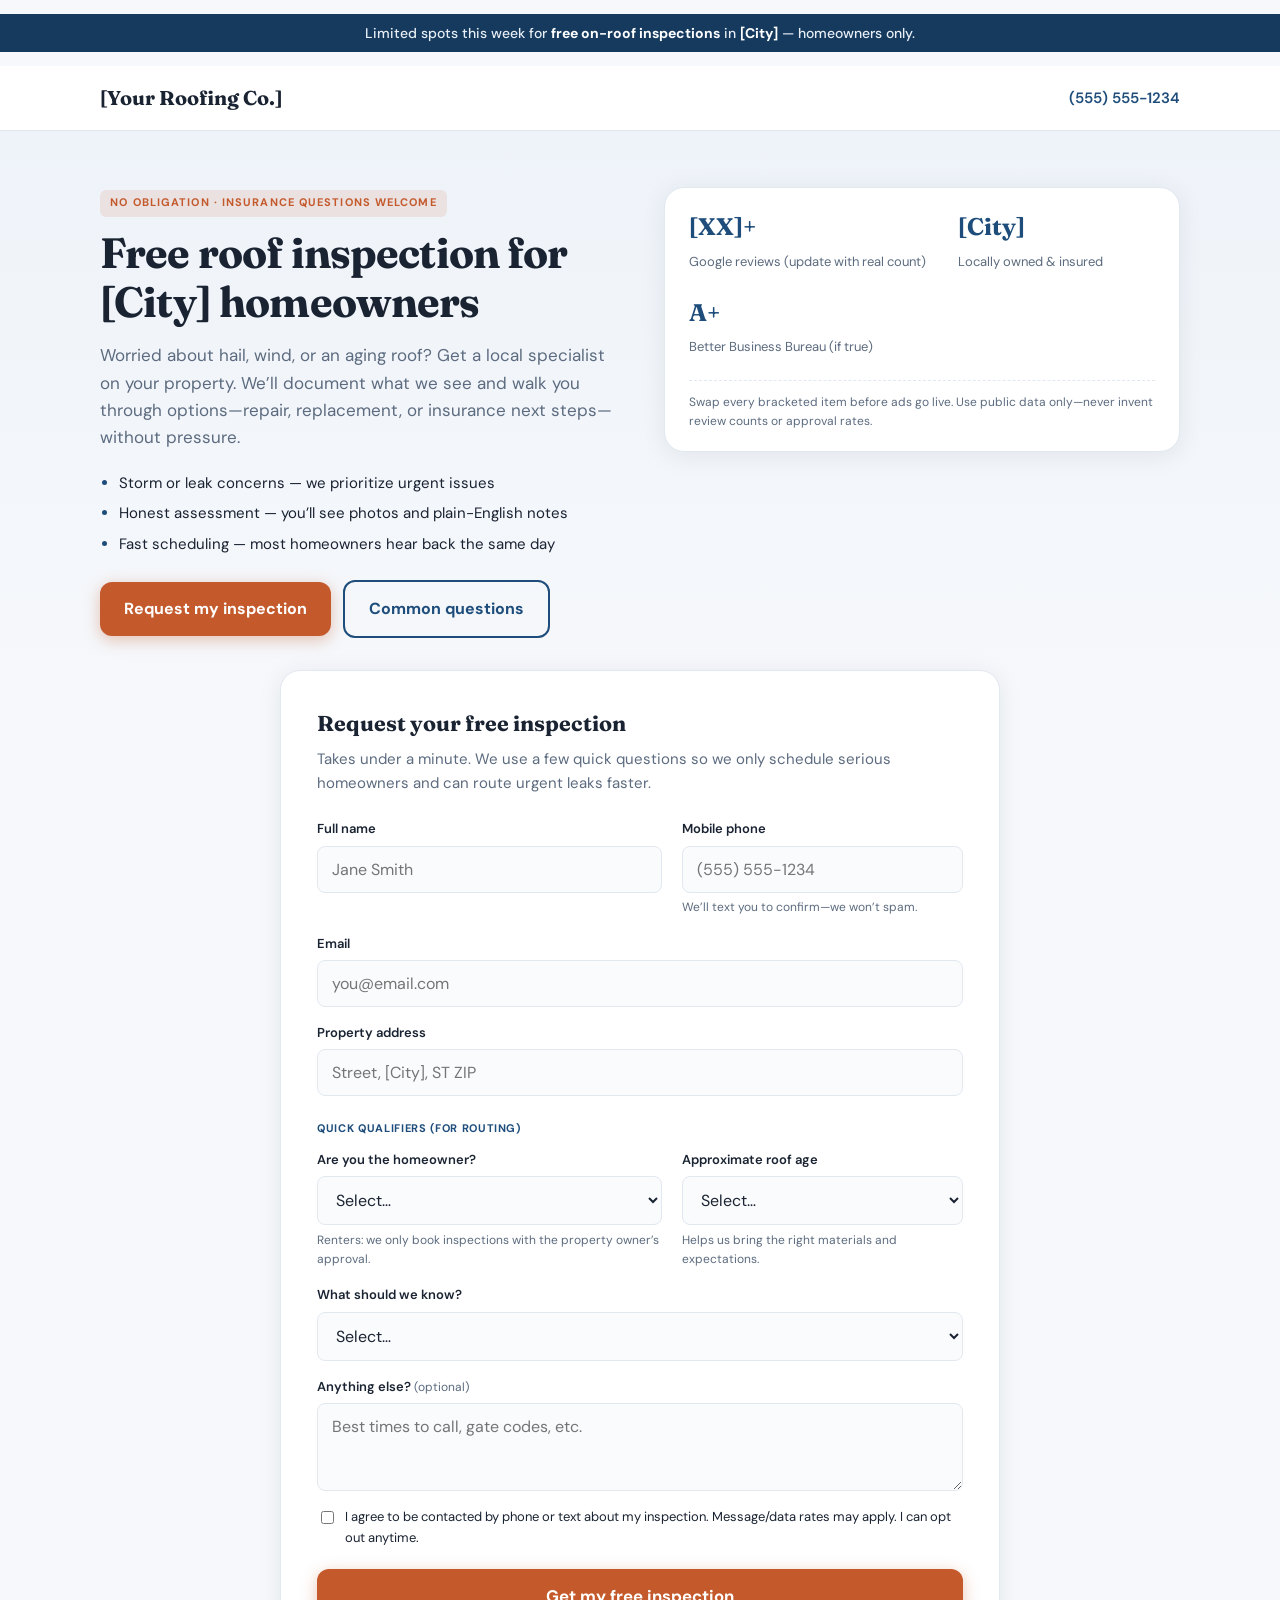
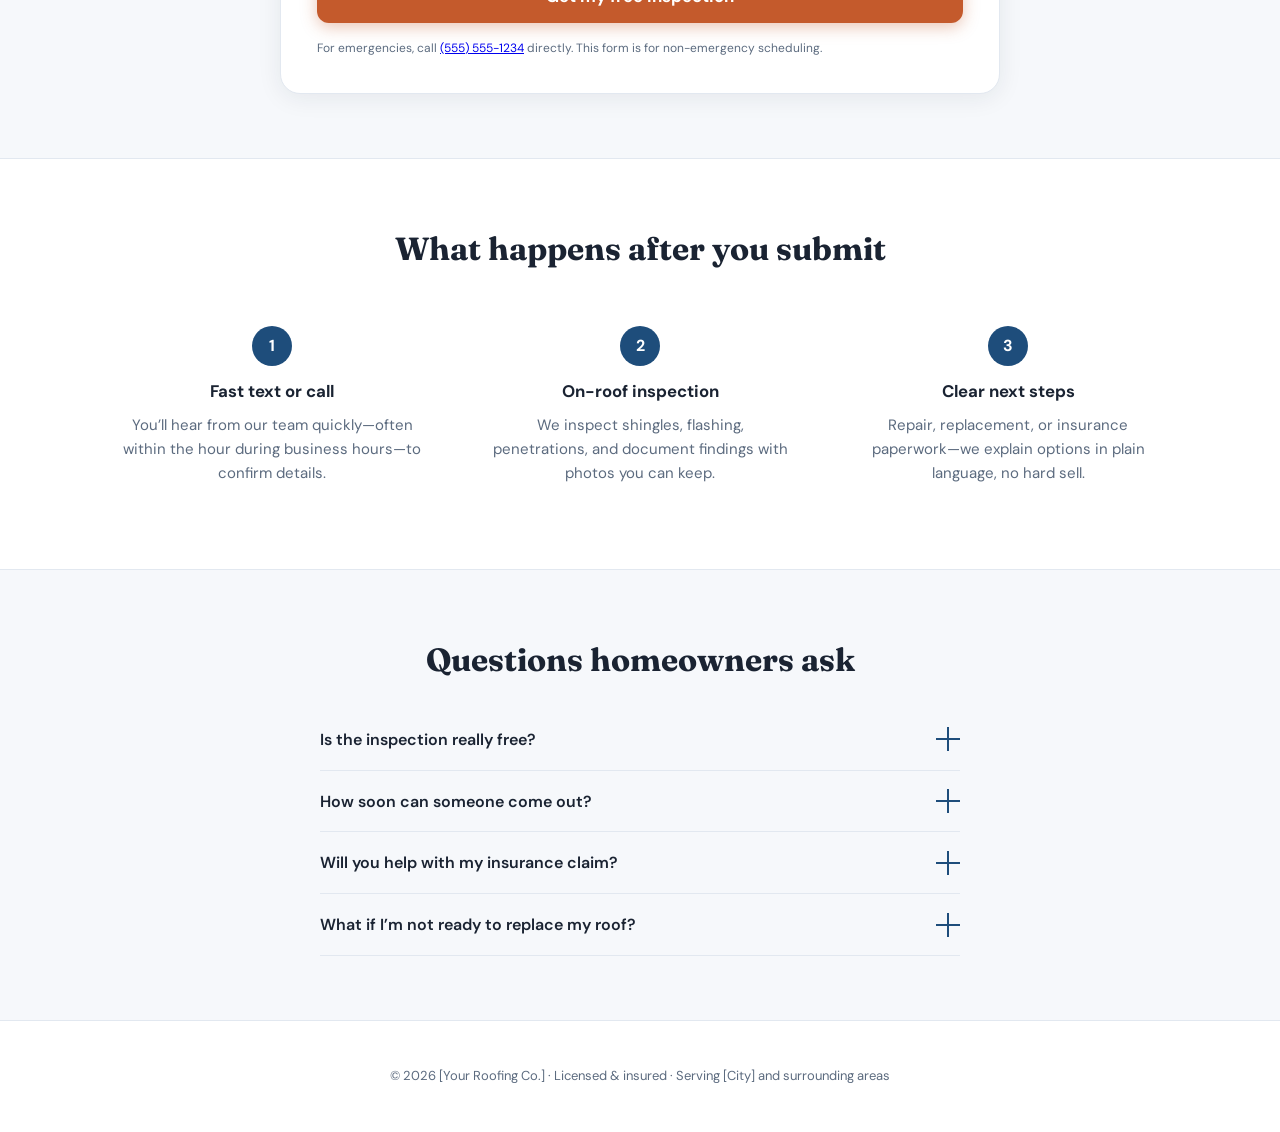
==== campaign/index.html @ 9f9e0cf0 "Initial commit: 369 Leads static site Made-with: Cursor" ====
<!DOCTYPE html>
<!--
  HOMEOWNER META AD LANDING — 369 Leads / client white-label
  Before going live:
  1. Replace [City] and contractor name/phone everywhere.
  2. Replace proof-strip numbers with client’s real Google reviews or vetted public stats (never fabricate).
  3. Set form webhook: add data-webhook="https://..." on #roof-lead-form for GHL/Zapier/Make,
     or point action to your GHL form URL. Instant SMS within 60s is critical (GHL workflow / Zapier).
-->
<html lang="en">
<head>
  <meta charset="UTF-8" />
  <meta name="viewport" content="width=device-width, initial-scale=1.0" />
  <meta name="description" content="Free roof inspection in [City]. Local team. Storm damage, leaks, and aging roofs. Book your no-obligation inspection." />
  <title>Free Roof Inspection — [City] | Local Roofing Team</title>
  <link rel="preconnect" href="https://fonts.googleapis.com" />
  <link rel="preconnect" href="https://fonts.gstatic.com" crossorigin />
  <link href="https://fonts.googleapis.com/css2?family=DM+Sans:ital,opsz,wght@0,9..40,400;0,9..40,500;0,9..40,600;0,9..40,700&family=Fraunces:opsz,wght@9..144,600;9..144,700&display=swap" rel="stylesheet" />
  <link rel="stylesheet" href="campaign.css" />
</head>
<body>
  <div class="campaign-wrap">
    <p class="campaign-top">Limited spots this week for <strong>free on-roof inspections</strong> in <strong>[City]</strong> — homeowners only.</p>

    <header class="campaign-header">
      <div class="container campaign-header-inner">
        <!-- White-label: use client business name -->
        <a class="campaign-logo" href="#">[Your Roofing Co.]</a>
        <a class="campaign-phone" href="tel:+15555551234">(555) 555-1234</a>
      </div>
    </header>

    <section class="campaign-hero">
      <div class="container campaign-hero-grid">
        <div>
          <p class="campaign-eyebrow">No obligation · Insurance questions welcome</p>
          <h1>Free roof inspection for [City] homeowners</h1>
          <p class="campaign-lead">
            Worried about hail, wind, or an aging roof? Get a local specialist on your property. We’ll document what we see and walk you through options—repair, replacement, or insurance next steps—without pressure.
          </p>
          <ul>
            <li>Storm or leak concerns — we prioritize urgent issues</li>
            <li>Honest assessment — you’ll see photos and plain-English notes</li>
            <li>Fast scheduling — most homeowners hear back the same day</li>
          </ul>
          <div class="campaign-cta-inline">
            <a class="btn-campaign btn-campaign-primary" href="#request">Request my inspection</a>
            <a class="btn-campaign btn-campaign-secondary" href="#faq">Common questions</a>
          </div>
        </div>
        <div>
          <div class="proof-strip" aria-label="Trust highlights">
            <!-- Replace with REAL client stats only -->
            <div class="proof-item">
              <strong>[XX]+</strong>
              <span>Google reviews (update with real count)</span>
            </div>
            <div class="proof-item">
              <strong>[City]</strong>
              <span>Locally owned &amp; insured</span>
            </div>
            <div class="proof-item">
              <strong>A+</strong>
              <span>Better Business Bureau (if true)</span>
            </div>
            <p class="proof-note">Swap every bracketed item before ads go live. Use public data only—never invent review counts or approval rates.</p>
          </div>
        </div>
      </div>
    </section>

    <section class="form-section" id="request">
      <div class="container-narrow">
        <div class="form-card">
          <h2>Request your free inspection</h2>
          <p class="form-intro">Takes under a minute. We use a few quick questions so we only schedule serious homeowners and can route urgent leaks faster.</p>

          <form
            id="roof-lead-form"
            class="roof-lead-form"
            data-webhook=""
            action="thank-you.html"
            method="get"
            novalidate
          >
            <div class="form-grid two">
              <div class="form-field">
                <label for="full_name">Full name</label>
                <input id="full_name" name="full_name" type="text" autocomplete="name" required placeholder="Jane Smith" />
              </div>
              <div class="form-field">
                <label for="phone">Mobile phone</label>
                <input id="phone" name="phone" type="tel" autocomplete="tel" required placeholder="(555) 555-1234" />
                <span class="hint">We’ll text you to confirm—we won’t spam.</span>
              </div>
              <div class="form-field full">
                <label for="email">Email</label>
                <input id="email" name="email" type="email" autocomplete="email" required placeholder="you@email.com" />
              </div>
              <div class="form-field full">
                <label for="address">Property address</label>
                <input id="address" name="address" type="text" autocomplete="street-address" required placeholder="Street, [City], ST ZIP" />
              </div>

              <p class="qualifier-label">Quick qualifiers (for routing)</p>
              <div class="form-field">
                <label for="homeowner">Are you the homeowner?</label>
                <select id="homeowner" name="homeowner" required>
                  <option value="">Select…</option>
                  <option value="yes">Yes, I own this home</option>
                  <option value="authorized">I’m authorized to schedule for the owner</option>
                  <option value="no">No / renting</option>
                </select>
                <span class="hint">Renters: we only book inspections with the property owner’s approval.</span>
              </div>
              <div class="form-field">
                <label for="roof_age">Approximate roof age</label>
                <select id="roof_age" name="roof_age" required>
                  <option value="">Select…</option>
                  <option value="under_5">Under 5 years</option>
                  <option value="5_15">5–15 years</option>
                  <option value="15_25">15–25 years</option>
                  <option value="25_plus">25+ years / not sure</option>
                </select>
                <span class="hint">Helps us bring the right materials and expectations.</span>
              </div>
              <div class="form-field full">
                <label for="concern">What should we know?</label>
                <select id="concern" name="concern" required>
                  <option value="">Select…</option>
                  <option value="storm">Storm or hail damage</option>
                  <option value="leak">Active leak or water stain</option>
                  <option value="age">Old roof / planning ahead</option>
                  <option value="insurance">Insurance question</option>
                  <option value="other">Something else</option>
                </select>
              </div>
              <div class="form-field full">
                <label for="notes">Anything else? <span class="hint">(optional)</span></label>
                <textarea id="notes" name="notes" placeholder="Best times to call, gate codes, etc."></textarea>
              </div>
              <div class="form-field full">
                <label style="display:flex; gap:0.5rem; align-items:flex-start; font-weight:400; cursor:pointer;">
                  <input type="checkbox" name="consent" value="yes" required style="width:auto; margin-top:0.25rem;" />
                  <span>I agree to be contacted by phone or text about my inspection. Message/data rates may apply. I can opt out anytime.</span>
                </label>
              </div>
            </div>

            <div class="form-submit">
              <button type="submit" class="btn-campaign btn-campaign-primary">Get my free inspection</button>
            </div>
            <p class="form-legal">For emergencies, call <a href="tel:+15555551234">(555) 555-1234</a> directly. This form is for non-emergency scheduling.</p>
            <div id="form-error" class="form-error" role="alert"></div>
          </form>
        </div>
      </div>
    </section>

    <section class="steps-section">
      <div class="container">
        <h2>What happens after you submit</h2>
        <div class="steps-row">
          <div class="step-card">
            <div class="step-num">1</div>
            <h3>Fast text or call</h3>
            <p>You’ll hear from our team quickly—often within the hour during business hours—to confirm details.</p>
          </div>
          <div class="step-card">
            <div class="step-num">2</div>
            <h3>On-roof inspection</h3>
            <p>We inspect shingles, flashing, penetrations, and document findings with photos you can keep.</p>
          </div>
          <div class="step-card">
            <div class="step-num">3</div>
            <h3>Clear next steps</h3>
            <p>Repair, replacement, or insurance paperwork—we explain options in plain language, no hard sell.</p>
          </div>
        </div>
      </div>
    </section>

    <section class="faq-section" id="faq">
      <div class="container-narrow">
        <h2>Questions homeowners ask</h2>
        <div class="faq-list">
          <div class="faq-item">
            <button type="button" class="faq-trigger" aria-expanded="false">
              Is the inspection really free?
              <span class="faq-icon" aria-hidden="true"></span>
            </button>
            <div class="faq-panel">
              <div class="faq-panel-inner">
                <p>Yes—there’s no charge for the standard roof inspection we advertise here. If you move forward with work, pricing is quoted in writing before anything is signed.</p>
              </div>
            </div>
          </div>
          <div class="faq-item">
            <button type="button" class="faq-trigger" aria-expanded="false">
              How soon can someone come out?
              <span class="faq-icon" aria-hidden="true"></span>
            </button>
            <div class="faq-panel">
              <div class="faq-panel-inner">
                <p>Weather and season affect timing, but we prioritize active leaks and storm damage. Submit the form or call—we’ll give you real dates, not a vague “soon.”</p>
              </div>
            </div>
          </div>
          <div class="faq-item">
            <button type="button" class="faq-trigger" aria-expanded="false">
              Will you help with my insurance claim?
              <span class="faq-icon" aria-hidden="true"></span>
            </button>
            <div class="faq-panel">
              <div class="faq-panel-inner">
                <p>We can document damage and explain what many carriers look for. Coverage decisions are always between you and your insurer—we don’t guarantee claim outcomes.</p>
              </div>
            </div>
          </div>
          <div class="faq-item">
            <button type="button" class="faq-trigger" aria-expanded="false">
              What if I’m not ready to replace my roof?
              <span class="faq-icon" aria-hidden="true"></span>
            </button>
            <div class="faq-panel">
              <div class="faq-panel-inner">
                <p>That’s fine. Many inspections end with minor repairs or “watch this area”—you’ll get an honest read so you can plan on your timeline.</p>
              </div>
            </div>
          </div>
        </div>
      </div>
    </section>

    <footer class="campaign-footer">
      <div class="container">
        <p>&copy; <span id="campaign-year"></span> [Your Roofing Co.] · Licensed &amp; insured · Serving [City] and surrounding areas</p>
      </div>
    </footer>
  </div>

  <script src="campaign.js"></script>
</body>
</html>
---- campaign/campaign.css ----
/* Homeowner Meta ad landing — light, high-trust */

:root {
  --bg: #f6f8fb;
  --surface: #ffffff;
  --text: #1a2332;
  --muted: #5c6b7f;
  --border: #e2e8f0;
  --brand: #1e4d7b;
  --brand-dark: #153a5e;
  --accent: #c45a2c;
  --accent-hover: #a84b24;
  --success: #0d6e4d;
  --radius: 12px;
  --radius-lg: 20px;
  --shadow: 0 4px 24px rgba(26, 35, 50, 0.08);
  --font: "DM Sans", system-ui, sans-serif;
  --font-display: "Fraunces", Georgia, serif;
  --max: 720px;
  --wide: 1080px;
}

*,
*::before,
*::after {
  box-sizing: border-box;
}

html {
  scroll-behavior: smooth;
}

body {
  margin: 0;
  font-family: var(--font);
  font-size: 1.0625rem;
  line-height: 1.6;
  color: var(--text);
  background: var(--bg);
  -webkit-font-smoothing: antialiased;
}

.campaign-wrap {
  min-height: 100vh;
}

.container {
  width: min(100% - 1.5rem * 2, var(--wide));
  margin-inline: auto;
}

.container-narrow {
  width: min(100% - 1.5rem * 2, var(--max));
  margin-inline: auto;
}

/* Top bar */
.campaign-top {
  background: var(--brand-dark);
  color: #e8eef5;
  text-align: center;
  padding: 0.5rem 1rem;
  font-size: 0.875rem;
  font-weight: 500;
}

.campaign-top strong {
  color: #fff;
}

/* Header */
.campaign-header {
  background: var(--surface);
  border-bottom: 1px solid var(--border);
  padding: 1rem 0;
}

.campaign-header-inner {
  display: flex;
  align-items: center;
  justify-content: space-between;
  gap: 1rem;
  flex-wrap: wrap;
}

.campaign-logo {
  font-family: var(--font-display);
  font-weight: 700;
  font-size: 1.25rem;
  color: var(--text);
  text-decoration: none;
}

.campaign-logo span {
  color: var(--brand);
}

.campaign-phone {
  font-weight: 600;
  color: var(--brand);
  text-decoration: none;
  font-size: 0.9375rem;
}

.campaign-phone:hover {
  text-decoration: underline;
}

/* Hero */
.campaign-hero {
  padding: clamp(2rem, 5vw, 3.5rem) 0 clamp(2.5rem, 6vw, 4rem);
  background: linear-gradient(180deg, #eef3f9 0%, var(--bg) 100%);
}

.campaign-hero-grid {
  display: grid;
  grid-template-columns: 1fr 1fr;
  gap: clamp(1.5rem, 4vw, 3rem);
  align-items: start;
}

@media (max-width: 900px) {
  .campaign-hero-grid {
    grid-template-columns: 1fr;
  }
}

.campaign-eyebrow {
  display: inline-block;
  margin: 0 0 0.75rem;
  padding: 0.3rem 0.65rem;
  font-size: 0.6875rem;
  font-weight: 700;
  letter-spacing: 0.1em;
  text-transform: uppercase;
  color: var(--accent);
  background: rgba(196, 90, 44, 0.12);
  border-radius: 6px;
}

.campaign-hero h1 {
  margin: 0 0 1rem;
  font-family: var(--font-display);
  font-size: clamp(1.85rem, 4.2vw, 2.65rem);
  font-weight: 700;
  line-height: 1.15;
  letter-spacing: -0.02em;
  color: var(--text);
}

.campaign-lead {
  margin: 0 0 1.25rem;
  color: var(--muted);
  font-size: 1.0625rem;
}

.campaign-hero ul {
  margin: 0 0 1.5rem;
  padding-left: 1.2rem;
  color: var(--text);
  font-size: 0.9375rem;
}

.campaign-hero ul li {
  margin-bottom: 0.4rem;
}

.campaign-hero ul li::marker {
  color: var(--brand);
}

.campaign-cta-inline {
  display: flex;
  flex-wrap: wrap;
  gap: 0.75rem;
  align-items: center;
}

.btn-campaign {
  display: inline-flex;
  align-items: center;
  justify-content: center;
  padding: 0.9rem 1.5rem;
  font-family: var(--font);
  font-size: 1rem;
  font-weight: 700;
  text-decoration: none;
  border-radius: var(--radius);
  border: none;
  cursor: pointer;
  transition: background 0.2s, transform 0.15s;
}

.btn-campaign:active {
  transform: scale(0.98);
}

.btn-campaign-primary {
  background: var(--accent);
  color: #fff;
  box-shadow: 0 4px 16px rgba(196, 90, 44, 0.35);
}

.btn-campaign-primary:hover {
  background: var(--accent-hover);
}

.btn-campaign-secondary {
  background: transparent;
  color: var(--brand);
  border: 2px solid var(--brand);
}

.btn-campaign-secondary:hover {
  background: rgba(30, 77, 123, 0.06);
}

/* Social proof strip — REPLACE numbers with client’s real Google / local data */
.proof-strip {
  display: flex;
  flex-wrap: wrap;
  gap: 1.25rem 2rem;
  padding: 1.25rem 1.5rem;
  background: var(--surface);
  border: 1px solid var(--border);
  border-radius: var(--radius-lg);
  box-shadow: var(--shadow);
}

.proof-item strong {
  display: block;
  font-family: var(--font-display);
  font-size: 1.5rem;
  color: var(--brand);
}

.proof-item span {
  font-size: 0.8125rem;
  color: var(--muted);
}

.proof-note {
  width: 100%;
  margin: 0;
  padding-top: 0.75rem;
  border-top: 1px dashed var(--border);
  font-size: 0.75rem;
  color: var(--muted);
}

/* Form card */
.form-section {
  padding: 0 0 clamp(2.5rem, 6vw, 4rem);
}

.form-card {
  background: var(--surface);
  border: 1px solid var(--border);
  border-radius: var(--radius-lg);
  box-shadow: var(--shadow);
  padding: clamp(1.5rem, 4vw, 2.25rem);
  margin-top: -2rem;
  position: relative;
}

@media (max-width: 900px) {
  .form-card {
    margin-top: 0;
  }
}

.form-card h2 {
  margin: 0 0 0.35rem;
  font-family: var(--font-display);
  font-size: 1.35rem;
}

.form-card > .form-intro {
  margin: 0 0 1.5rem;
  font-size: 0.9375rem;
  color: var(--muted);
}

.form-grid {
  display: grid;
  gap: 1rem 1.25rem;
}

@media (min-width: 560px) {
  .form-grid.two {
    grid-template-columns: 1fr 1fr;
  }
}

.form-field {
  display: flex;
  flex-direction: column;
  gap: 0.35rem;
}

.form-field.full {
  grid-column: 1 / -1;
}

.form-field label {
  font-size: 0.8125rem;
  font-weight: 600;
  color: var(--text);
}

.form-field .hint {
  font-size: 0.75rem;
  font-weight: 400;
  color: var(--muted);
}

.form-field input,
.form-field select,
.form-field textarea {
  font-family: var(--font);
  font-size: 1rem;
  padding: 0.75rem 0.9rem;
  border: 1px solid var(--border);
  border-radius: 8px;
  background: #fafbfc;
  color: var(--text);
}

.form-field input:focus,
.form-field select:focus,
.form-field textarea:focus {
  outline: 2px solid var(--brand);
  outline-offset: 0;
  border-color: var(--brand);
}

.form-field textarea {
  min-height: 88px;
  resize: vertical;
}

.qualifier-label {
  font-size: 0.6875rem;
  text-transform: uppercase;
  letter-spacing: 0.06em;
  color: var(--brand);
  font-weight: 700;
  margin-top: 0.5rem;
  margin-bottom: -0.25rem;
  grid-column: 1 / -1;
}

.form-submit {
  margin-top: 1.25rem;
}

.form-submit .btn-campaign-primary {
  width: 100%;
  padding: 1rem 1.5rem;
  font-size: 1.05rem;
}

.form-legal {
  margin: 1rem 0 0;
  font-size: 0.75rem;
  color: var(--muted);
  line-height: 1.5;
}

.form-error {
  display: none;
  margin-top: 0.75rem;
  padding: 0.65rem 0.85rem;
  background: #fef2f2;
  border: 1px solid #fecaca;
  border-radius: 8px;
  color: #b91c1c;
  font-size: 0.875rem;
}

.form-error.is-visible {
  display: block;
}

/* Steps */
.steps-section {
  padding: clamp(2.5rem, 6vw, 4rem) 0;
  background: var(--surface);
  border-block: 1px solid var(--border);
}

.steps-section h2 {
  text-align: center;
  margin: 0 0 2rem;
  font-family: var(--font-display);
  font-size: clamp(1.5rem, 3vw, 2rem);
}

.steps-row {
  display: grid;
  grid-template-columns: repeat(3, 1fr);
  gap: 1.5rem;
}

@media (max-width: 700px) {
  .steps-row {
    grid-template-columns: 1fr;
  }
}

.step-card {
  text-align: center;
  padding: 1.25rem;
}

.step-num {
  display: inline-flex;
  align-items: center;
  justify-content: center;
  width: 2.5rem;
  height: 2.5rem;
  border-radius: 50%;
  background: var(--brand);
  color: #fff;
  font-weight: 700;
  font-size: 1rem;
  margin-bottom: 0.75rem;
}

.step-card h3 {
  margin: 0 0 0.5rem;
  font-size: 1.05rem;
}

.step-card p {
  margin: 0;
  font-size: 0.9375rem;
  color: var(--muted);
}

/* FAQ */
.faq-section {
  padding: clamp(2.5rem, 6vw, 4rem) 0;
}

.faq-section h2 {
  margin: 0 0 1.5rem;
  font-family: var(--font-display);
  font-size: clamp(1.5rem, 3vw, 2rem);
  text-align: center;
}

.faq-list {
  max-width: 640px;
  margin: 0 auto;
}

.faq-item {
  border-bottom: 1px solid var(--border);
}

.faq-trigger {
  width: 100%;
  display: flex;
  align-items: center;
  justify-content: space-between;
  gap: 1rem;
  padding: 1.15rem 0;
  font-family: var(--font);
  font-size: 1rem;
  font-weight: 600;
  text-align: left;
  background: none;
  border: none;
  color: var(--text);
  cursor: pointer;
}

.faq-trigger:hover {
  color: var(--brand);
}

.faq-icon {
  flex-shrink: 0;
  width: 1.5rem;
  height: 1.5rem;
  position: relative;
}

.faq-icon::before,
.faq-icon::after {
  content: "";
  position: absolute;
  background: var(--brand);
  transition: transform 0.25s;
}

.faq-icon::before {
  inset: 50% 0 auto 0;
  height: 2px;
  margin-top: -1px;
}

.faq-icon::after {
  inset: 0 auto 0 50%;
  width: 2px;
  margin-left: -1px;
}

.faq-item.is-open .faq-icon::after {
  transform: scaleY(0);
}

.faq-panel {
  display: grid;
  grid-template-rows: 0fr;
  transition: grid-template-rows 0.3s ease;
}

.faq-item.is-open .faq-panel {
  grid-template-rows: 1fr;
}

.faq-panel-inner {
  overflow: hidden;
}

.faq-panel p {
  margin: 0 0 1.15rem;
  padding-right: 2rem;
  font-size: 0.9375rem;
  color: var(--muted);
  line-height: 1.65;
}

/* Footer */
.campaign-footer {
  padding: 2rem 0;
  text-align: center;
  font-size: 0.8125rem;
  color: var(--muted);
  border-top: 1px solid var(--border);
  background: var(--surface);
}

.campaign-footer a {
  color: var(--brand);
}

/* Thank you page */
.ty-hero {
  padding: clamp(3rem, 8vw, 5rem) 0;
  text-align: center;
}

.ty-badge {
  display: inline-flex;
  align-items: center;
  justify-content: center;
  width: 4rem;
  height: 4rem;
  border-radius: 50%;
  background: rgba(13, 110, 77, 0.12);
  color: var(--success);
  font-size: 2rem;
  margin-bottom: 1.25rem;
}

.ty-hero h1 {
  margin: 0 0 1rem;
  font-family: var(--font-display);
  font-size: clamp(1.75rem, 4vw, 2.25rem);
}

.ty-hero > p {
  margin: 0 auto 2rem;
  max-width: 32rem;
  color: var(--muted);
  font-size: 1.0625rem;
}

.ty-next {
  max-width: 480px;
  margin: 0 auto 2rem;
  padding: 1.5rem;
  background: var(--surface);
  border: 1px solid var(--border);
  border-radius: var(--radius-lg);
  text-align: left;
  box-shadow: var(--shadow);
}

.ty-next h2 {
  margin: 0 0 1rem;
  font-size: 1rem;
  font-weight: 700;
}

.ty-next ol {
  margin: 0;
  padding-left: 1.25rem;
  color: var(--text);
  font-size: 0.9375rem;
}

.ty-next li {
  margin-bottom: 0.5rem;
}

.ty-next li:last-child {
  margin-bottom: 0;
}
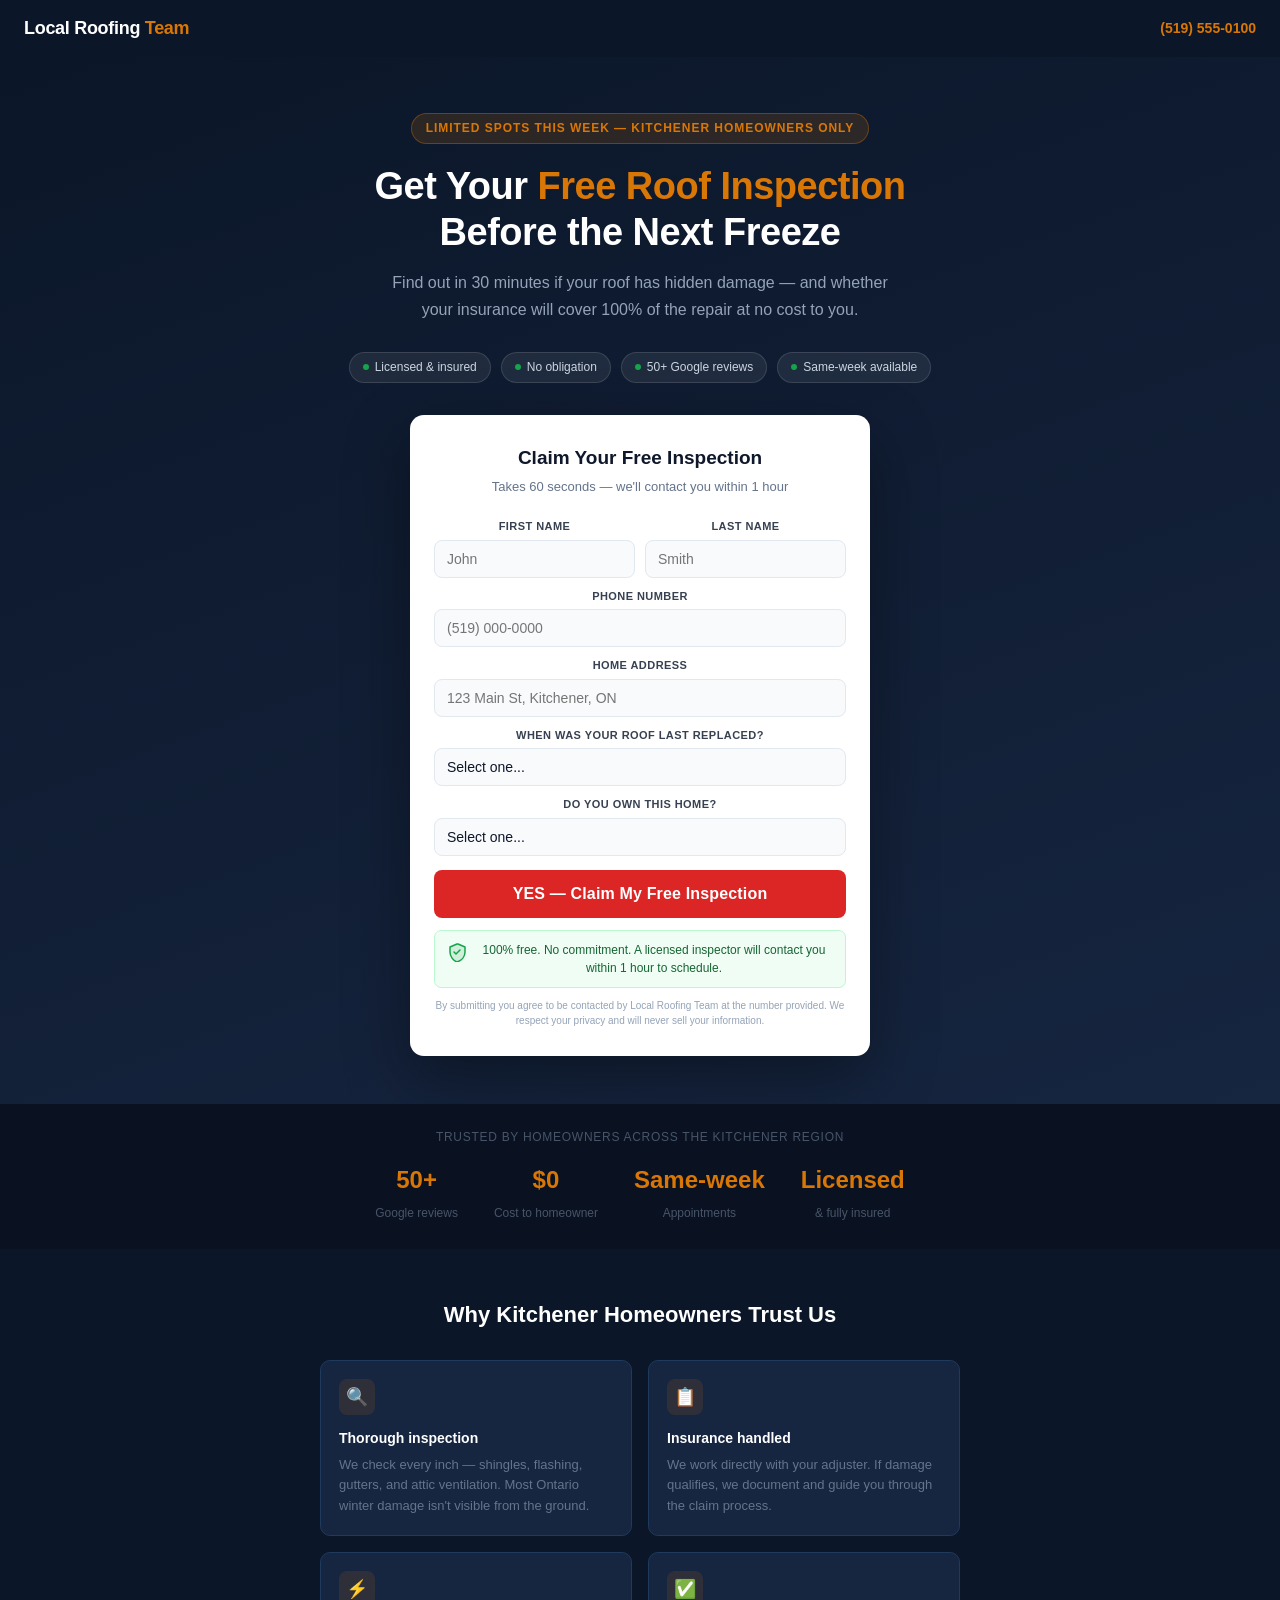
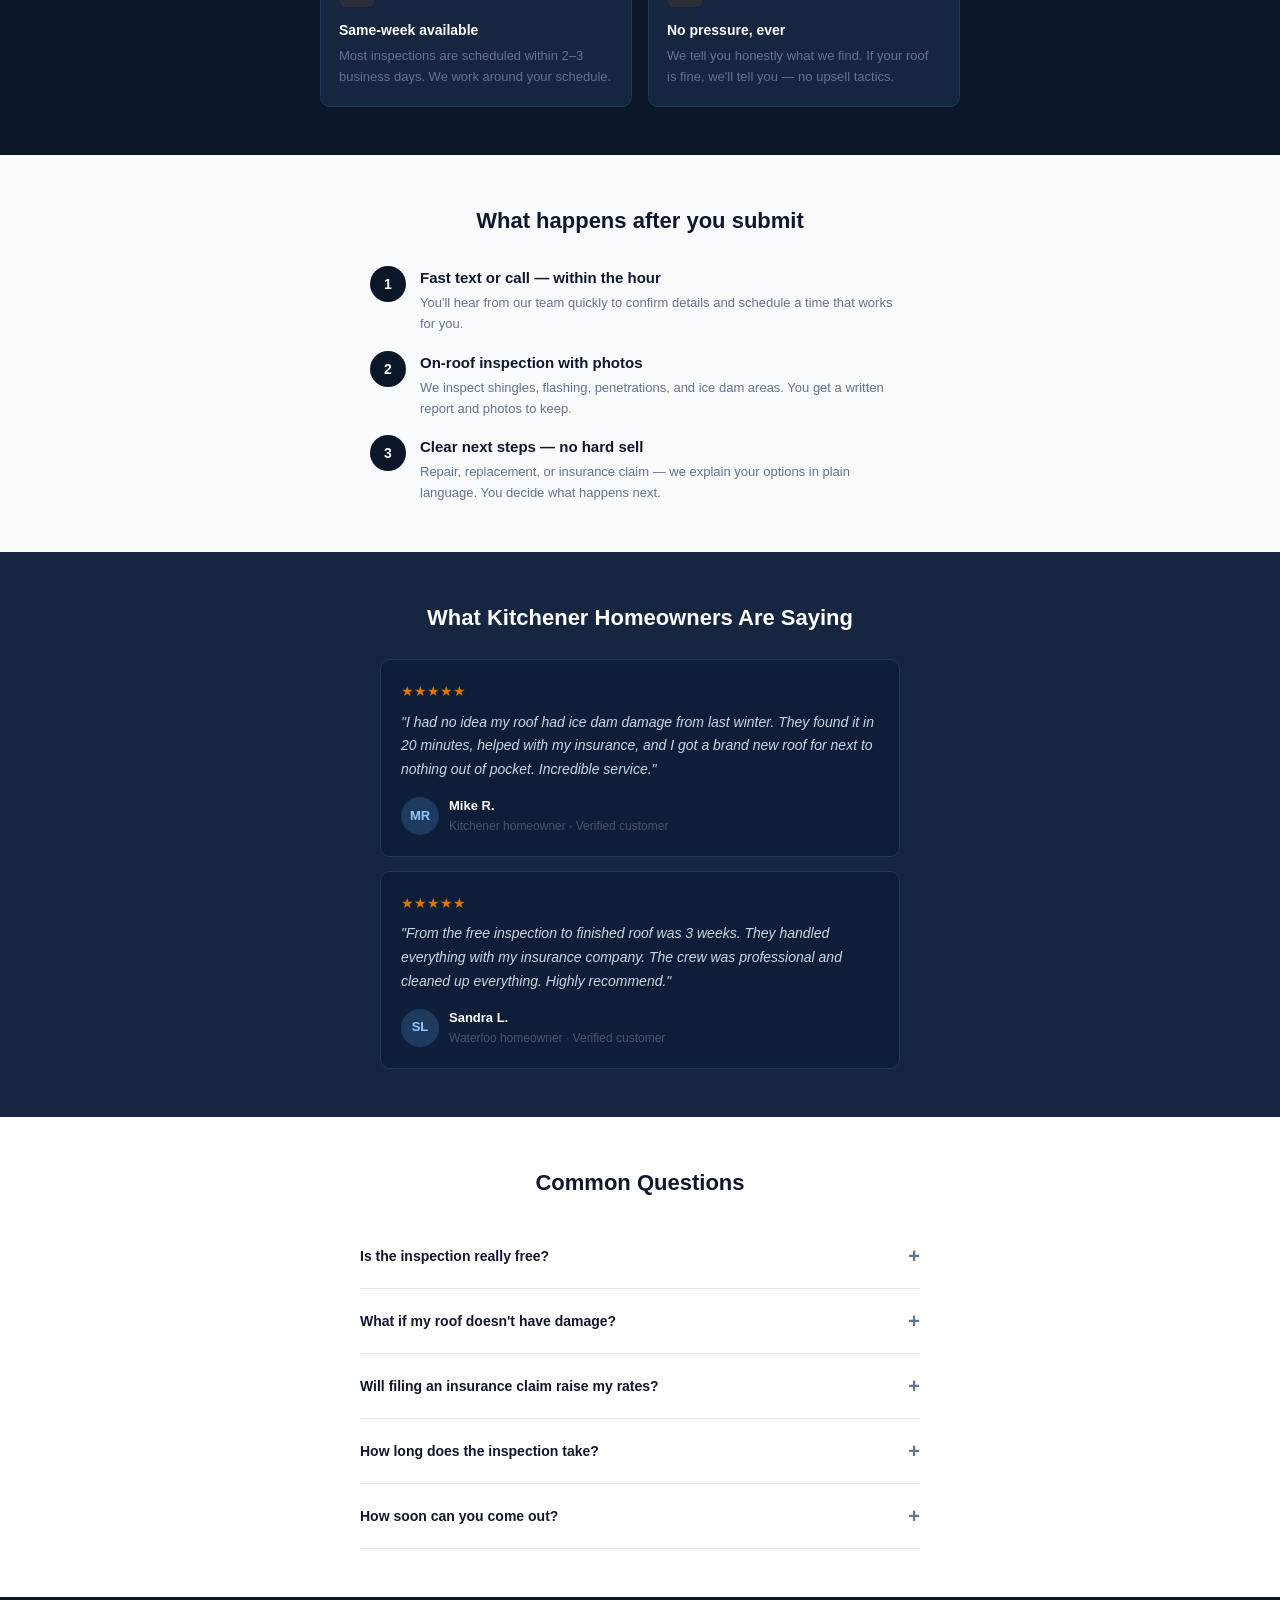
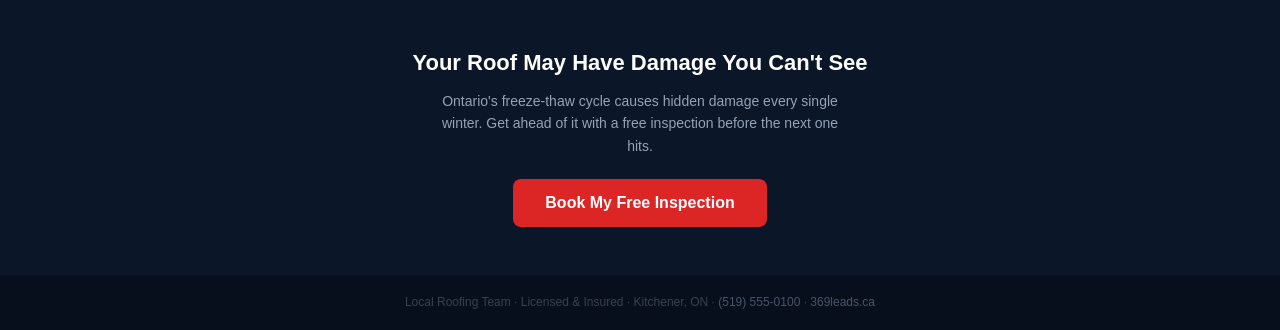
==== commit 243b5a80: "Sync deploy bundle: dynamic campaign, home sections, ROI bar, footer" ====
--- a/campaign/index.html
+++ b/campaign/index.html
@@ -1,244 +1,900 @@
 <!DOCTYPE html>
-<!--
-  HOMEOWNER META AD LANDING — 369 Leads / client white-label
-  Before going live:
-  1. Replace [City] and contractor name/phone everywhere.
-  2. Replace proof-strip numbers with client’s real Google reviews or vetted public stats (never fabricate).
-  3. Set form webhook: add data-webhook="https://..." on #roof-lead-form for GHL/Zapier/Make,
-     or point action to your GHL form URL. Instant SMS within 60s is critical (GHL workflow / Zapier).
--->
+<!-- Before launch: replace REPLACE_WITH_YOUR_FORM_ID with your Formspree form ID (formspree.io). -->
 <html lang="en">
 <head>
   <meta charset="UTF-8" />
   <meta name="viewport" content="width=device-width, initial-scale=1.0" />
-  <meta name="description" content="Free roof inspection in [City]. Local team. Storm damage, leaks, and aging roofs. Book your no-obligation inspection." />
-  <title>Free Roof Inspection — [City] | Local Roofing Team</title>
-  <link rel="preconnect" href="https://fonts.googleapis.com" />
-  <link rel="preconnect" href="https://fonts.gstatic.com" crossorigin />
-  <link href="https://fonts.googleapis.com/css2?family=DM+Sans:ital,opsz,wght@0,9..40,400;0,9..40,500;0,9..40,600;0,9..40,700&family=Fraunces:opsz,wght@9..144,600;9..144,700&display=swap" rel="stylesheet" />
-  <link rel="stylesheet" href="campaign.css" />
+  <title id="page-title">Free Roof Inspection — Kitchener | Local Roofing Team</title>
+  <link rel="canonical" href="https://369leads.ca/campaign/" />
+  <meta name="robots" content="noindex" />
+
+  <!-- Meta Pixel -->
+  <script>
+    !function(f,b,e,v,n,t,s){if(f.fbq)return;n=f.fbq=function(){n.callMethod?
+    n.callMethod.apply(n,arguments):n.queue.push(arguments)};if(!f._fbq)f._fbq=n;
+    n.push=n;n.loaded=!0;n.version='2.0';n.queue=[];t=b.createElement(e);t.async=!0;
+    t.src=v;s=b.getElementsByTagName(e)[0];s.parentNode.insertBefore(t,s)}(window,
+    document,'script','https://connect.facebook.net/en_US/fbevents.js');
+    fbq('init', '1455357503046385');
+    fbq('track', 'PageView');
+  </script>
+  <noscript><img height="1" width="1" style="display:none"
+    src="https://www.facebook.com/tr?id=1455357503046385&ev=PageView&noscript=1" /></noscript>
+
+  <style>
+    *, *::before, *::after { box-sizing: border-box; margin: 0; padding: 0; }
+
+    :root {
+      --navy: #0B1628;
+      --navy2: #162540;
+      --gold: #D97706;
+      --gold-light: #FCD34D;
+      --green: #16A34A;
+      --red: #DC2626;
+      --gray: #64748B;
+      --light: #F1F5F9;
+      --white: #FFFFFF;
+      --text: #0F172A;
+      --radius: 10px;
+    }
+
+    html { scroll-behavior: smooth; }
+
+    body {
+      font-family: -apple-system, BlinkMacSystemFont, 'Segoe UI', sans-serif;
+      color: var(--text);
+      background: var(--white);
+      line-height: 1.6;
+    }
+
+    /* ── NAV ── */
+    .nav {
+      background: var(--navy);
+      padding: 14px 24px;
+      display: flex;
+      align-items: center;
+      justify-content: space-between;
+    }
+    .nav-brand {
+      color: var(--white);
+      font-size: 18px;
+      font-weight: 700;
+      text-decoration: none;
+      letter-spacing: -0.3px;
+    }
+    .nav-brand span { color: var(--gold); }
+    .nav-phone {
+      color: var(--gold);
+      font-size: 14px;
+      font-weight: 600;
+      text-decoration: none;
+    }
+    .nav-phone:hover { color: var(--gold-light); }
+
+    /* ── HERO ── */
+    .hero {
+      background: linear-gradient(160deg, var(--navy) 0%, var(--navy2) 100%);
+      padding: 56px 24px 48px;
+      text-align: center;
+    }
+    .hero-badge {
+      display: inline-block;
+      background: rgba(217,119,6,0.15);
+      border: 1px solid rgba(217,119,6,0.35);
+      color: var(--gold);
+      font-size: 12px;
+      font-weight: 600;
+      letter-spacing: .08em;
+      text-transform: uppercase;
+      padding: 5px 14px;
+      border-radius: 20px;
+      margin-bottom: 20px;
+    }
+    .hero h1 {
+      color: var(--white);
+      font-size: clamp(26px, 5vw, 38px);
+      font-weight: 800;
+      line-height: 1.2;
+      margin-bottom: 14px;
+      letter-spacing: -0.5px;
+    }
+    .hero h1 span { color: var(--gold); }
+    .hero-sub {
+      color: #94A3B8;
+      font-size: 16px;
+      max-width: 500px;
+      margin: 0 auto 28px;
+      line-height: 1.7;
+    }
+    .trust-pills {
+      display: flex;
+      justify-content: center;
+      gap: 10px;
+      flex-wrap: wrap;
+      margin-bottom: 32px;
+    }
+    .trust-pill {
+      background: rgba(255,255,255,0.07);
+      border: 1px solid rgba(255,255,255,0.12);
+      color: #CBD5E1;
+      font-size: 12px;
+      padding: 5px 13px;
+      border-radius: 20px;
+      display: flex;
+      align-items: center;
+      gap: 6px;
+    }
+    .trust-pill::before {
+      content: '';
+      width: 6px;
+      height: 6px;
+      background: var(--green);
+      border-radius: 50%;
+      flex-shrink: 0;
+    }
+
+    /* ── FORM CARD ── */
+    .form-card {
+      background: var(--white);
+      border-radius: 14px;
+      padding: 28px 24px;
+      max-width: 460px;
+      margin: 0 auto;
+      box-shadow: 0 24px 64px rgba(0,0,0,0.35);
+    }
+    .form-card-title {
+      font-size: 19px;
+      font-weight: 700;
+      color: var(--text);
+      margin-bottom: 4px;
+      text-align: center;
+    }
+    .form-card-sub {
+      font-size: 13px;
+      color: var(--gray);
+      text-align: center;
+      margin-bottom: 20px;
+    }
+
+    .field-grid {
+      display: grid;
+      grid-template-columns: 1fr 1fr;
+      gap: 10px;
+      margin-bottom: 10px;
+    }
+    .field-grid.full { grid-template-columns: 1fr; }
+
+    .field-wrap { display: flex; flex-direction: column; gap: 4px; }
+    .field-wrap label {
+      font-size: 11px;
+      font-weight: 600;
+      color: #374151;
+      text-transform: uppercase;
+      letter-spacing: .04em;
+    }
+    .field-wrap input,
+    .field-wrap select {
+      padding: 10px 12px;
+      border: 1.5px solid #E2E8F0;
+      border-radius: 8px;
+      font-size: 14px;
+      color: var(--text);
+      background: #F8FAFC;
+      transition: border-color .15s, background .15s;
+      appearance: none;
+      -webkit-appearance: none;
+      font-family: inherit;
+    }
+    .field-wrap input:focus,
+    .field-wrap select:focus {
+      outline: none;
+      border-color: var(--gold);
+      background: var(--white);
+    }
+
+    .cta-btn {
+      width: 100%;
+      padding: 15px;
+      background: var(--red);
+      color: var(--white);
+      border: none;
+      border-radius: 8px;
+      font-size: 16px;
+      font-weight: 700;
+      cursor: pointer;
+      margin-top: 14px;
+      letter-spacing: .01em;
+      transition: background .15s, transform .1s;
+      font-family: inherit;
+    }
+    .cta-btn:hover { background: #B91C1C; }
+    .cta-btn:active { transform: scale(.98); }
+    .cta-btn:disabled { background: #94A3B8; cursor: not-allowed; }
+
+    .form-guarantee {
+      display: flex;
+      align-items: flex-start;
+      gap: 8px;
+      background: #F0FDF4;
+      border: 1px solid #BBF7D0;
+      border-radius: 7px;
+      padding: 10px 12px;
+      margin-top: 12px;
+    }
+    .guarantee-icon {
+      width: 20px;
+      height: 20px;
+      flex-shrink: 0;
+      margin-top: 1px;
+    }
+    .form-guarantee p {
+      font-size: 12px;
+      color: #166534;
+      line-height: 1.5;
+    }
+    .form-disclaimer {
+      font-size: 10px;
+      color: #94A3B8;
+      text-align: center;
+      margin-top: 10px;
+      line-height: 1.5;
+    }
+
+    /* Thank-you state */
+    .thankyou {
+      display: none;
+      text-align: center;
+      padding: 20px 0;
+    }
+    .thankyou-icon {
+      width: 56px;
+      height: 56px;
+      background: #F0FDF4;
+      border-radius: 50%;
+      display: flex;
+      align-items: center;
+      justify-content: center;
+      margin: 0 auto 16px;
+    }
+    .thankyou h3 {
+      font-size: 20px;
+      font-weight: 700;
+      color: var(--text);
+      margin-bottom: 8px;
+    }
+    .thankyou p { font-size: 14px; color: var(--gray); line-height: 1.6; }
+    .thankyou .steps {
+      margin-top: 20px;
+      text-align: left;
+      background: var(--light);
+      border-radius: 8px;
+      padding: 14px 16px;
+    }
+    .thankyou .step-item {
+      display: flex;
+      gap: 10px;
+      align-items: flex-start;
+      margin-bottom: 10px;
+      font-size: 13px;
+      color: var(--text);
+    }
+    .thankyou .step-item:last-child { margin-bottom: 0; }
+    .step-num {
+      min-width: 22px;
+      height: 22px;
+      background: var(--navy);
+      color: var(--white);
+      border-radius: 50%;
+      display: flex;
+      align-items: center;
+      justify-content: center;
+      font-size: 11px;
+      font-weight: 700;
+      flex-shrink: 0;
+    }
+
+    /* ── PROOF STRIP ── */
+    .proof-strip {
+      background: #0A1120;
+      padding: 24px;
+      text-align: center;
+    }
+    .proof-strip p {
+      font-size: 12px;
+      color: #475569;
+      text-transform: uppercase;
+      letter-spacing: .06em;
+      margin-bottom: 14px;
+    }
+    .proof-nums {
+      display: flex;
+      justify-content: center;
+      gap: 36px;
+      flex-wrap: wrap;
+    }
+    .proof-num strong {
+      display: block;
+      font-size: 24px;
+      font-weight: 700;
+      color: var(--gold);
+    }
+    .proof-num span { font-size: 12px; color: #475569; }
+
+    /* ── WHY SECTION ── */
+    .why-sec {
+      background: var(--navy);
+      padding: 48px 24px;
+    }
+    .why-sec h2 {
+      color: var(--white);
+      font-size: 22px;
+      font-weight: 700;
+      text-align: center;
+      margin-bottom: 28px;
+    }
+    .why-grid {
+      display: grid;
+      grid-template-columns: repeat(auto-fit, minmax(220px, 1fr));
+      gap: 16px;
+      max-width: 640px;
+      margin: 0 auto;
+    }
+    .why-card {
+      background: var(--navy2);
+      border: 1px solid #1E3A5F;
+      border-radius: var(--radius);
+      padding: 18px;
+    }
+    .why-icon {
+      width: 36px;
+      height: 36px;
+      background: rgba(217,119,6,0.12);
+      border-radius: 8px;
+      display: flex;
+      align-items: center;
+      justify-content: center;
+      margin-bottom: 12px;
+      font-size: 18px;
+    }
+    .why-card h4 { font-size: 14px; font-weight: 600; color: var(--white); margin-bottom: 5px; }
+    .why-card p { font-size: 13px; color: #64748B; line-height: 1.6; }
+
+    /* ── HOW IT WORKS ── */
+    .how-sec {
+      background: #F8FAFC;
+      padding: 48px 24px;
+    }
+    .how-sec h2 {
+      font-size: 22px;
+      font-weight: 700;
+      text-align: center;
+      margin-bottom: 28px;
+      color: var(--text);
+    }
+    .how-steps {
+      max-width: 540px;
+      margin: 0 auto;
+      display: flex;
+      flex-direction: column;
+      gap: 16px;
+    }
+    .how-step {
+      display: flex;
+      gap: 14px;
+      align-items: flex-start;
+    }
+    .how-num {
+      min-width: 36px;
+      height: 36px;
+      background: var(--navy);
+      color: var(--white);
+      border-radius: 50%;
+      display: flex;
+      align-items: center;
+      justify-content: center;
+      font-size: 14px;
+      font-weight: 700;
+      flex-shrink: 0;
+    }
+    .how-step h4 { font-size: 15px; font-weight: 600; color: var(--text); margin-bottom: 3px; }
+    .how-step p { font-size: 13px; color: var(--gray); line-height: 1.6; }
+
+    /* ── TESTIMONIALS ── */
+    .testi-sec {
+      background: var(--navy2);
+      padding: 48px 24px;
+    }
+    .testi-sec h2 {
+      color: var(--white);
+      font-size: 22px;
+      font-weight: 700;
+      text-align: center;
+      margin-bottom: 24px;
+    }
+    .testi-cards {
+      display: flex;
+      flex-direction: column;
+      gap: 14px;
+      max-width: 520px;
+      margin: 0 auto;
+    }
+    .testi-card {
+      background: #0F1E38;
+      border: 1px solid #1E3A5F;
+      border-radius: var(--radius);
+      padding: 20px;
+    }
+    .stars { color: var(--gold); font-size: 14px; margin-bottom: 8px; }
+    .testi-text {
+      font-size: 14px;
+      color: #CBD5E1;
+      line-height: 1.7;
+      font-style: italic;
+      margin-bottom: 14px;
+    }
+    .testi-author { display: flex; align-items: center; gap: 10px; }
+    .testi-avatar {
+      width: 38px;
+      height: 38px;
+      border-radius: 50%;
+      background: #1E3A5F;
+      display: flex;
+      align-items: center;
+      justify-content: center;
+      font-size: 13px;
+      font-weight: 700;
+      color: #93C5FD;
+      flex-shrink: 0;
+    }
+    .testi-name { font-size: 13px; font-weight: 600; color: var(--white); }
+    .testi-role { font-size: 12px; color: #475569; }
+
+    /* ── FAQ ── */
+    .faq-sec {
+      background: var(--white);
+      padding: 48px 24px;
+    }
+    .faq-sec h2 {
+      font-size: 22px;
+      font-weight: 700;
+      text-align: center;
+      margin-bottom: 24px;
+      color: var(--text);
+    }
+    .faq-list { max-width: 560px; margin: 0 auto; }
+    .faq-item {
+      border-bottom: 1px solid #E2E8F0;
+      padding: 16px 0;
+      cursor: pointer;
+    }
+    .faq-q {
+      font-size: 14px;
+      font-weight: 600;
+      color: var(--text);
+      display: flex;
+      justify-content: space-between;
+      align-items: center;
+      gap: 12px;
+      user-select: none;
+    }
+    .faq-icon {
+      font-size: 20px;
+      color: var(--gray);
+      flex-shrink: 0;
+      transition: transform .2s;
+    }
+    .faq-icon.open { transform: rotate(45deg); }
+    .faq-a {
+      font-size: 13px;
+      color: var(--gray);
+      line-height: 1.7;
+      margin-top: 10px;
+      display: none;
+    }
+    .faq-a.open { display: block; }
+
+    /* ── FINAL CTA ── */
+    .final-cta {
+      background: var(--navy);
+      padding: 48px 24px;
+      text-align: center;
+    }
+    .final-cta h2 { color: var(--white); font-size: 22px; font-weight: 700; margin-bottom: 10px; }
+    .final-cta p { color: #94A3B8; font-size: 14px; margin-bottom: 22px; max-width: 420px; margin-left: auto; margin-right: auto; }
+    .final-btn {
+      display: inline-block;
+      background: var(--red);
+      color: var(--white);
+      padding: 15px 32px;
+      border-radius: 8px;
+      font-size: 16px;
+      font-weight: 700;
+      text-decoration: none;
+      cursor: pointer;
+      border: none;
+      font-family: inherit;
+      transition: background .15s;
+    }
+    .final-btn:hover { background: #B91C1C; }
+
+    /* ── FOOTER ── */
+    footer {
+      background: #080F1C;
+      padding: 18px 24px;
+      text-align: center;
+    }
+    footer p { font-size: 12px; color: #374151; }
+    footer a { color: #475569; text-decoration: none; }
+    footer a:hover { color: #64748B; }
+
+    @media (max-width: 480px) {
+      .field-grid { grid-template-columns: 1fr; }
+      .proof-nums { gap: 20px; }
+    }
+  </style>
 </head>
 <body>
-  <div class="campaign-wrap">
-    <p class="campaign-top">Limited spots this week for <strong>free on-roof inspections</strong> in <strong>[City]</strong> — homeowners only.</p>
-
-    <header class="campaign-header">
-      <div class="container campaign-header-inner">
-        <!-- White-label: use client business name -->
-        <a class="campaign-logo" href="#">[Your Roofing Co.]</a>
-        <a class="campaign-phone" href="tel:+15555551234">(555) 555-1234</a>
-      </div>
-    </header>
-
-    <section class="campaign-hero">
-      <div class="container campaign-hero-grid">
+
+<!-- NAV -->
+<nav class="nav">
+  <a href="#" class="nav-brand" id="nav-brand">Local <span>Roofing</span></a>
+  <a href="tel:+15195550100" class="nav-phone" id="nav-phone">(519) 555-0100</a>
+</nav>
+
+<!-- HERO + FORM -->
+<section class="hero">
+  <div class="hero-badge" id="hero-badge">Limited spots this week — <span id="city-name-badge">Kitchener</span> homeowners only</div>
+  <h1>Get Your <span>Free Roof Inspection</span><br>Before the Next Freeze</h1>
+  <p class="hero-sub">Find out in 30 minutes if your roof has hidden damage — and whether your insurance will cover 100% of the repair at no cost to you.</p>
+
+  <div class="trust-pills">
+    <div class="trust-pill">Licensed &amp; insured</div>
+    <div class="trust-pill">No obligation</div>
+    <div class="trust-pill" id="trust-reviews">5-star rated</div>
+    <div class="trust-pill">Same-week available</div>
+  </div>
+
+  <!-- FORM CARD -->
+  <div class="form-card">
+    <div class="form-card-title">Claim Your Free Inspection</div>
+    <div class="form-card-sub">Takes 60 seconds — we'll contact you within 1 hour</div>
+
+    <form id="lead-form" action="https://formspree.io/f/REPLACE_WITH_YOUR_FORM_ID" method="POST">
+      <!-- Hidden tracking fields -->
+      <input type="hidden" name="_subject" id="form-subject" value="New inspection request — Kitchener" />
+      <input type="hidden" name="source_url" id="source-url" />
+      <input type="hidden" name="contractor_id" id="contractor-id" />
+      <input type="hidden" name="city" id="hidden-city" value="Kitchener" />
+      <input type="hidden" name="company" id="hidden-company" value="Local Roofing Team" />
+      <!-- Honeypot -->
+      <input type="text" name="_gotcha" style="display:none" />
+
+      <div class="field-grid">
+        <div class="field-wrap">
+          <label for="first-name">First name</label>
+          <input type="text" id="first-name" name="first_name" placeholder="John" required autocomplete="given-name" />
+        </div>
+        <div class="field-wrap">
+          <label for="last-name">Last name</label>
+          <input type="text" id="last-name" name="last_name" placeholder="Smith" required autocomplete="family-name" />
+        </div>
+      </div>
+
+      <div class="field-grid full" style="margin-bottom:10px">
+        <div class="field-wrap">
+          <label for="phone">Phone number</label>
+          <input type="tel" id="phone" name="phone" placeholder="(519) 000-0000" required autocomplete="tel" />
+        </div>
+      </div>
+
+      <div class="field-grid full" style="margin-bottom:10px">
+        <div class="field-wrap">
+          <label for="address">Home address</label>
+          <input type="text" id="address" name="address" placeholder="123 Main St, Kitchener, ON" required autocomplete="street-address" />
+        </div>
+      </div>
+
+      <div class="field-grid full" style="margin-bottom:10px">
+        <div class="field-wrap">
+          <label for="roof-age">When was your roof last replaced?</label>
+          <select id="roof-age" name="roof_age" required>
+            <option value="">Select one...</option>
+            <option value="under_5">Less than 5 years ago</option>
+            <option value="5_to_10">5–10 years ago</option>
+            <option value="10_to_15">10–15 years ago</option>
+            <option value="15_to_20">15–20 years ago</option>
+            <option value="over_20">Over 20 years ago / not sure</option>
+          </select>
+        </div>
+      </div>
+
+      <div class="field-grid full" style="margin-bottom:0">
+        <div class="field-wrap">
+          <label for="homeowner">Do you own this home?</label>
+          <select id="homeowner" name="homeowner" required>
+            <option value="">Select one...</option>
+            <option value="yes">Yes, I own this home</option>
+            <option value="no">No, I rent</option>
+          </select>
+        </div>
+      </div>
+
+      <button type="submit" class="cta-btn" id="submit-btn">YES — Claim My Free Inspection</button>
+
+      <div class="form-guarantee">
+        <svg class="guarantee-icon" viewBox="0 0 20 20" fill="none">
+          <path d="M10 2L3 5v5c0 4.418 3.05 8.55 7 9.93C14.95 18.55 18 14.418 18 10V5l-7-3z" fill="#16A34A" opacity=".15"/>
+          <path d="M10 2L3 5v5c0 4.418 3.05 8.55 7 9.93C14.95 18.55 18 14.418 18 10V5l-7-3z" stroke="#16A34A" stroke-width="1.5" stroke-linejoin="round"/>
+          <path d="M7 10l2 2 4-4" stroke="#16A34A" stroke-width="1.5" stroke-linecap="round" stroke-linejoin="round"/>
+        </svg>
+        <p>100% free. No commitment. A licensed inspector will contact you within 1 hour to schedule.</p>
+      </div>
+
+      <p class="form-disclaimer">By submitting you agree to be contacted by <span id="disclaimer-co">Local Roofing Team</span> at the number provided. We respect your privacy and will never sell your information.</p>
+    </form>
+
+    <!-- Thank-you state (hidden until submit) -->
+    <div class="thankyou" id="thankyou">
+      <div class="thankyou-icon">
+        <svg width="28" height="28" viewBox="0 0 24 24" fill="none">
+          <circle cx="12" cy="12" r="10" fill="#16A34A" opacity=".15"/>
+          <path d="M7 12l3.5 3.5L17 8" stroke="#16A34A" stroke-width="2" stroke-linecap="round" stroke-linejoin="round"/>
+        </svg>
+      </div>
+      <h3>You're all set, <span id="thankyou-name">there</span>!</h3>
+      <p id="thankyou-msg">A member of our team will call you within the next hour to schedule your free inspection.</p>
+      <div class="steps">
+        <div class="step-item"><div class="step-num">1</div><div>A licensed inspector comes to your property</div></div>
+        <div class="step-item"><div class="step-num">2</div><div>Full inspection takes 20–40 minutes — you get photos</div></div>
+        <div class="step-item"><div class="step-num">3</div><div>We explain your options in plain language, zero pressure</div></div>
+      </div>
+    </div>
+  </div>
+</section>
+
+<!-- PROOF STRIP -->
+<div class="proof-strip">
+  <p>Trusted by homeowners across <span id="region-name">the KW region</span></p>
+  <div class="proof-nums">
+    <div class="proof-num"><strong id="review-count">50+</strong><span>Google reviews</span></div>
+    <div class="proof-num"><strong>$0</strong><span>Cost to homeowner</span></div>
+    <div class="proof-num"><strong>Same-week</strong><span>Appointments</span></div>
+    <div class="proof-num"><strong>Licensed</strong><span>&amp; fully insured</span></div>
+  </div>
+</div>
+
+<!-- WHY US -->
+<section class="why-sec">
+  <h2>Why <span id="city-name-why">Kitchener</span> Homeowners Trust Us</h2>
+  <div class="why-grid">
+    <div class="why-card">
+      <div class="why-icon">🔍</div>
+      <h4>Thorough inspection</h4>
+      <p>We check every inch — shingles, flashing, gutters, and attic ventilation. Most Ontario winter damage isn't visible from the ground.</p>
+    </div>
+    <div class="why-card">
+      <div class="why-icon">📋</div>
+      <h4>Insurance handled</h4>
+      <p>We work directly with your adjuster. If damage qualifies, we document and guide you through the claim process.</p>
+    </div>
+    <div class="why-card">
+      <div class="why-icon">⚡</div>
+      <h4>Same-week available</h4>
+      <p>Most inspections are scheduled within 2–3 business days. We work around your schedule.</p>
+    </div>
+    <div class="why-card">
+      <div class="why-icon">✅</div>
+      <h4>No pressure, ever</h4>
+      <p>We tell you honestly what we find. If your roof is fine, we'll tell you — no upsell tactics.</p>
+    </div>
+  </div>
+</section>
+
+<!-- HOW IT WORKS -->
+<section class="how-sec">
+  <h2>What happens after you submit</h2>
+  <div class="how-steps">
+    <div class="how-step">
+      <div class="how-num">1</div>
+      <div>
+        <h4>Fast text or call — within the hour</h4>
+        <p>You'll hear from our team quickly to confirm details and schedule a time that works for you.</p>
+      </div>
+    </div>
+    <div class="how-step">
+      <div class="how-num">2</div>
+      <div>
+        <h4>On-roof inspection with photos</h4>
+        <p>We inspect shingles, flashing, penetrations, and ice dam areas. You get a written report and photos to keep.</p>
+      </div>
+    </div>
+    <div class="how-step">
+      <div class="how-num">3</div>
+      <div>
+        <h4>Clear next steps — no hard sell</h4>
+        <p>Repair, replacement, or insurance claim — we explain your options in plain language. You decide what happens next.</p>
+      </div>
+    </div>
+  </div>
+</section>
+
+<!-- TESTIMONIALS -->
+<section class="testi-sec">
+  <h2>What <span id="city-name-testi">Kitchener</span> Homeowners Are Saying</h2>
+  <div class="testi-cards">
+    <div class="testi-card">
+      <div class="stars">★★★★★</div>
+      <p class="testi-text">"I had no idea my roof had ice dam damage from last winter. They found it in 20 minutes, helped with my insurance, and I got a brand new roof for next to nothing out of pocket. Incredible service."</p>
+      <div class="testi-author">
+        <div class="testi-avatar">MR</div>
         <div>
-          <p class="campaign-eyebrow">No obligation · Insurance questions welcome</p>
-          <h1>Free roof inspection for [City] homeowners</h1>
-          <p class="campaign-lead">
-            Worried about hail, wind, or an aging roof? Get a local specialist on your property. We’ll document what we see and walk you through options—repair, replacement, or insurance next steps—without pressure.
-          </p>
-          <ul>
-            <li>Storm or leak concerns — we prioritize urgent issues</li>
-            <li>Honest assessment — you’ll see photos and plain-English notes</li>
-            <li>Fast scheduling — most homeowners hear back the same day</li>
-          </ul>
-          <div class="campaign-cta-inline">
-            <a class="btn-campaign btn-campaign-primary" href="#request">Request my inspection</a>
-            <a class="btn-campaign btn-campaign-secondary" href="#faq">Common questions</a>
-          </div>
+          <div class="testi-name" id="testi1-name">Mike R.</div>
+          <div class="testi-role" id="testi1-city">Kitchener homeowner · Verified customer</div>
         </div>
+      </div>
+    </div>
+    <div class="testi-card">
+      <div class="stars">★★★★★</div>
+      <p class="testi-text">"From the free inspection to finished roof was 3 weeks. They handled everything with my insurance company. The crew was professional and cleaned up everything. Highly recommend."</p>
+      <div class="testi-author">
+        <div class="testi-avatar">SL</div>
         <div>
-          <div class="proof-strip" aria-label="Trust highlights">
-            <!-- Replace with REAL client stats only -->
-            <div class="proof-item">
-              <strong>[XX]+</strong>
-              <span>Google reviews (update with real count)</span>
-            </div>
-            <div class="proof-item">
-              <strong>[City]</strong>
-              <span>Locally owned &amp; insured</span>
-            </div>
-            <div class="proof-item">
-              <strong>A+</strong>
-              <span>Better Business Bureau (if true)</span>
-            </div>
-            <p class="proof-note">Swap every bracketed item before ads go live. Use public data only—never invent review counts or approval rates.</p>
-          </div>
+          <div class="testi-name">Sandra L.</div>
+          <div class="testi-role" id="testi2-city">Waterloo homeowner · Verified customer</div>
         </div>
       </div>
-    </section>
-
-    <section class="form-section" id="request">
-      <div class="container-narrow">
-        <div class="form-card">
-          <h2>Request your free inspection</h2>
-          <p class="form-intro">Takes under a minute. We use a few quick questions so we only schedule serious homeowners and can route urgent leaks faster.</p>
-
-          <form
-            id="roof-lead-form"
-            class="roof-lead-form"
-            data-webhook=""
-            action="thank-you.html"
-            method="get"
-            novalidate
-          >
-            <div class="form-grid two">
-              <div class="form-field">
-                <label for="full_name">Full name</label>
-                <input id="full_name" name="full_name" type="text" autocomplete="name" required placeholder="Jane Smith" />
-              </div>
-              <div class="form-field">
-                <label for="phone">Mobile phone</label>
-                <input id="phone" name="phone" type="tel" autocomplete="tel" required placeholder="(555) 555-1234" />
-                <span class="hint">We’ll text you to confirm—we won’t spam.</span>
-              </div>
-              <div class="form-field full">
-                <label for="email">Email</label>
-                <input id="email" name="email" type="email" autocomplete="email" required placeholder="you@email.com" />
-              </div>
-              <div class="form-field full">
-                <label for="address">Property address</label>
-                <input id="address" name="address" type="text" autocomplete="street-address" required placeholder="Street, [City], ST ZIP" />
-              </div>
-
-              <p class="qualifier-label">Quick qualifiers (for routing)</p>
-              <div class="form-field">
-                <label for="homeowner">Are you the homeowner?</label>
-                <select id="homeowner" name="homeowner" required>
-                  <option value="">Select…</option>
-                  <option value="yes">Yes, I own this home</option>
-                  <option value="authorized">I’m authorized to schedule for the owner</option>
-                  <option value="no">No / renting</option>
-                </select>
-                <span class="hint">Renters: we only book inspections with the property owner’s approval.</span>
-              </div>
-              <div class="form-field">
-                <label for="roof_age">Approximate roof age</label>
-                <select id="roof_age" name="roof_age" required>
-                  <option value="">Select…</option>
-                  <option value="under_5">Under 5 years</option>
-                  <option value="5_15">5–15 years</option>
-                  <option value="15_25">15–25 years</option>
-                  <option value="25_plus">25+ years / not sure</option>
-                </select>
-                <span class="hint">Helps us bring the right materials and expectations.</span>
-              </div>
-              <div class="form-field full">
-                <label for="concern">What should we know?</label>
-                <select id="concern" name="concern" required>
-                  <option value="">Select…</option>
-                  <option value="storm">Storm or hail damage</option>
-                  <option value="leak">Active leak or water stain</option>
-                  <option value="age">Old roof / planning ahead</option>
-                  <option value="insurance">Insurance question</option>
-                  <option value="other">Something else</option>
-                </select>
-              </div>
-              <div class="form-field full">
-                <label for="notes">Anything else? <span class="hint">(optional)</span></label>
-                <textarea id="notes" name="notes" placeholder="Best times to call, gate codes, etc."></textarea>
-              </div>
-              <div class="form-field full">
-                <label style="display:flex; gap:0.5rem; align-items:flex-start; font-weight:400; cursor:pointer;">
-                  <input type="checkbox" name="consent" value="yes" required style="width:auto; margin-top:0.25rem;" />
-                  <span>I agree to be contacted by phone or text about my inspection. Message/data rates may apply. I can opt out anytime.</span>
-                </label>
-              </div>
-            </div>
-
-            <div class="form-submit">
-              <button type="submit" class="btn-campaign btn-campaign-primary">Get my free inspection</button>
-            </div>
-            <p class="form-legal">For emergencies, call <a href="tel:+15555551234">(555) 555-1234</a> directly. This form is for non-emergency scheduling.</p>
-            <div id="form-error" class="form-error" role="alert"></div>
-          </form>
-        </div>
-      </div>
-    </section>
-
-    <section class="steps-section">
-      <div class="container">
-        <h2>What happens after you submit</h2>
-        <div class="steps-row">
-          <div class="step-card">
-            <div class="step-num">1</div>
-            <h3>Fast text or call</h3>
-            <p>You’ll hear from our team quickly—often within the hour during business hours—to confirm details.</p>
-          </div>
-          <div class="step-card">
-            <div class="step-num">2</div>
-            <h3>On-roof inspection</h3>
-            <p>We inspect shingles, flashing, penetrations, and document findings with photos you can keep.</p>
-          </div>
-          <div class="step-card">
-            <div class="step-num">3</div>
-            <h3>Clear next steps</h3>
-            <p>Repair, replacement, or insurance paperwork—we explain options in plain language, no hard sell.</p>
-          </div>
-        </div>
-      </div>
-    </section>
-
-    <section class="faq-section" id="faq">
-      <div class="container-narrow">
-        <h2>Questions homeowners ask</h2>
-        <div class="faq-list">
-          <div class="faq-item">
-            <button type="button" class="faq-trigger" aria-expanded="false">
-              Is the inspection really free?
-              <span class="faq-icon" aria-hidden="true"></span>
-            </button>
-            <div class="faq-panel">
-              <div class="faq-panel-inner">
-                <p>Yes—there’s no charge for the standard roof inspection we advertise here. If you move forward with work, pricing is quoted in writing before anything is signed.</p>
-              </div>
-            </div>
-          </div>
-          <div class="faq-item">
-            <button type="button" class="faq-trigger" aria-expanded="false">
-              How soon can someone come out?
-              <span class="faq-icon" aria-hidden="true"></span>
-            </button>
-            <div class="faq-panel">
-              <div class="faq-panel-inner">
-                <p>Weather and season affect timing, but we prioritize active leaks and storm damage. Submit the form or call—we’ll give you real dates, not a vague “soon.”</p>
-              </div>
-            </div>
-          </div>
-          <div class="faq-item">
-            <button type="button" class="faq-trigger" aria-expanded="false">
-              Will you help with my insurance claim?
-              <span class="faq-icon" aria-hidden="true"></span>
-            </button>
-            <div class="faq-panel">
-              <div class="faq-panel-inner">
-                <p>We can document damage and explain what many carriers look for. Coverage decisions are always between you and your insurer—we don’t guarantee claim outcomes.</p>
-              </div>
-            </div>
-          </div>
-          <div class="faq-item">
-            <button type="button" class="faq-trigger" aria-expanded="false">
-              What if I’m not ready to replace my roof?
-              <span class="faq-icon" aria-hidden="true"></span>
-            </button>
-            <div class="faq-panel">
-              <div class="faq-panel-inner">
-                <p>That’s fine. Many inspections end with minor repairs or “watch this area”—you’ll get an honest read so you can plan on your timeline.</p>
-              </div>
-            </div>
-          </div>
-        </div>
-      </div>
-    </section>
-
-    <footer class="campaign-footer">
-      <div class="container">
-        <p>&copy; <span id="campaign-year"></span> [Your Roofing Co.] · Licensed &amp; insured · Serving [City] and surrounding areas</p>
-      </div>
-    </footer>
+    </div>
   </div>
-
-  <script src="campaign.js"></script>
+</section>
+
+<!-- FAQ -->
+<section class="faq-sec">
+  <h2>Common Questions</h2>
+  <div class="faq-list">
+    <div class="faq-item" onclick="toggleFaq(this)">
+      <div class="faq-q">Is the inspection really free? <span class="faq-icon">+</span></div>
+      <div class="faq-a">Yes, completely free with zero obligation. If we find damage and you want us to handle the repair, we'll provide a full quote. If your roof is fine or you decide not to use us, you owe nothing.</div>
+    </div>
+    <div class="faq-item" onclick="toggleFaq(this)">
+      <div class="faq-q">What if my roof doesn't have damage? <span class="faq-icon">+</span></div>
+      <div class="faq-a">We tell you honestly. About 30% of roofs we inspect have no claimable damage — in that case we give you a written report on the current condition and a recommended maintenance timeline. Still completely free.</div>
+    </div>
+    <div class="faq-item" onclick="toggleFaq(this)">
+      <div class="faq-q">Will filing an insurance claim raise my rates? <span class="faq-icon">+</span></div>
+      <div class="faq-a">Storm and freeze-thaw damage claims are typically classified as "Acts of God" and do not count against your personal claims history in most Ontario policies. We'll walk you through your specific policy before you decide to file anything.</div>
+    </div>
+    <div class="faq-item" onclick="toggleFaq(this)">
+      <div class="faq-q">How long does the inspection take? <span class="faq-icon">+</span></div>
+      <div class="faq-a">Typically 20–40 minutes depending on roof size and pitch. You don't need to be home — just let us know and we can inspect while you're at work.</div>
+    </div>
+    <div class="faq-item" onclick="toggleFaq(this)">
+      <div class="faq-q">How soon can you come out? <span class="faq-icon">+</span></div>
+      <div class="faq-a">Most appointments are available within 2–3 business days. Submit your info above and we'll contact you within 1 hour to schedule a time that works for you.</div>
+    </div>
+  </div>
+</section>
+
+<!-- FINAL CTA -->
+<section class="final-cta">
+  <h2>Your Roof May Have Damage You Can't See</h2>
+  <p>Ontario's freeze-thaw cycle causes hidden damage every single winter. Get ahead of it with a free inspection before the next one hits.</p>
+  <button class="final-btn" onclick="document.querySelector('.hero').scrollIntoView({behavior:'smooth'})">Book My Free Inspection</button>
+</section>
+
+<!-- FOOTER -->
+<footer>
+  <p id="footer-text"><span id="footer-co">Local Roofing Team</span> · Licensed &amp; Insured · <span id="footer-city">Kitchener</span>, ON · <a href="tel:+15195550100" id="footer-phone">(519) 555-0100</a> · <a href="https://369leads.ca">369leads.ca</a></p>
+</footer>
+
+<script>
+(function() {
+  // ── READ URL PARAMS ──────────────────────────────────────────────────────
+  const params = new URLSearchParams(window.location.search);
+  const city     = params.get('city')    || 'Kitchener';
+  const company  = params.get('co')      || 'Local Roofing Team';
+  const phone    = params.get('phone')   || '(519) 555-0100';
+  const reviews  = params.get('reviews') || '50+';
+  const cid      = params.get('cid')     || '';
+
+  // ── INJECT VALUES ────────────────────────────────────────────────────────
+  const phoneHref = 'tel:+1' + phone.replace(/\D/g, '');
+
+  document.title = `Free Roof Inspection — ${city} | ${company}`;
+  document.getElementById('page-title').textContent = `Free Roof Inspection — ${city} | ${company}`;
+
+  document.getElementById('nav-brand').innerHTML = company.split(' ').slice(0,-1).join(' ') + ' <span>' + company.split(' ').slice(-1)[0] + '</span>';
+  document.getElementById('nav-phone').textContent = phone;
+  document.getElementById('nav-phone').href = phoneHref;
+
+  document.getElementById('city-name-badge').textContent = city;
+  document.getElementById('city-name-why').textContent = city;
+  document.getElementById('city-name-testi').textContent = city;
+
+  document.getElementById('trust-reviews').textContent = reviews + ' Google reviews';
+  document.getElementById('review-count').textContent = reviews;
+  document.getElementById('region-name').textContent = 'the ' + city + ' region';
+
+  document.getElementById('testi1-city').textContent = city + ' homeowner · Verified customer';
+  document.getElementById('testi2-city').textContent = 'Waterloo homeowner · Verified customer';
+
+  document.getElementById('disclaimer-co').textContent = company;
+  document.getElementById('footer-co').textContent = company;
+  document.getElementById('footer-city').textContent = city;
+  document.getElementById('footer-phone').textContent = phone;
+  document.getElementById('footer-phone').href = phoneHref;
+
+  // Hidden form fields
+  document.getElementById('form-subject').value = `New inspection request — ${city} (${company})`;
+  document.getElementById('hidden-city').value = city;
+  document.getElementById('hidden-company').value = company;
+  document.getElementById('source-url').value = window.location.href;
+  document.getElementById('contractor-id').value = cid;
+
+  // Update address placeholder
+  document.getElementById('address').placeholder = `123 Main St, ${city}, ON`;
+
+  // ── FORM SUBMIT ──────────────────────────────────────────────────────────
+  const form = document.getElementById('lead-form');
+  const btn  = document.getElementById('submit-btn');
+  const thankyou = document.getElementById('thankyou');
+
+  form.addEventListener('submit', async function(e) {
+    e.preventDefault();
+
+    const firstName = document.getElementById('first-name').value.trim();
+    const phoneVal  = document.getElementById('phone').value.trim();
+
+    // Disqualify renters silently (still submit but don't push to contractor)
+    const isOwner = document.getElementById('homeowner').value;
+
+    btn.disabled = true;
+    btn.textContent = 'Submitting...';
+
+    try {
+      const data = new FormData(form);
+      const resp = await fetch(form.action, {
+        method: 'POST',
+        body: data,
+        headers: { 'Accept': 'application/json' }
+      });
+
+      if (resp.ok) {
+        // Fire Meta Pixel events
+        if (typeof fbq !== 'undefined') {
+          fbq('track', 'Lead', { value: 0, currency: 'CAD', content_name: city });
+          if (isOwner === 'yes') {
+            fbq('track', 'Schedule');
+          }
+        }
+
+        // Show thank-you
+        document.getElementById('thankyou-name').textContent = firstName || 'there';
+        document.getElementById('thankyou-msg').textContent =
+          `A member of the ${company} team will call you at ${phoneVal} within the next hour to schedule your free inspection.`;
+        form.style.display = 'none';
+        thankyou.style.display = 'block';
+        document.title = `Request received — ${company}`;
+      } else {
+        throw new Error('Server error');
+      }
+    } catch(err) {
+      btn.disabled = false;
+      btn.textContent = 'YES — Claim My Free Inspection';
+      alert('Something went wrong. Please call us directly at ' + phone);
+    }
+  });
+
+  // ── FAQ ACCORDION ────────────────────────────────────────────────────────
+  window.toggleFaq = function(el) {
+    const a   = el.querySelector('.faq-a');
+    const ico = el.querySelector('.faq-icon');
+    const open = a.classList.contains('open');
+    document.querySelectorAll('.faq-a').forEach(x => x.classList.remove('open'));
+    document.querySelectorAll('.faq-icon').forEach(x => x.classList.remove('open'));
+    if (!open) { a.classList.add('open'); ico.classList.add('open'); }
+  };
+
+})();
+</script>
 </body>
 </html>
